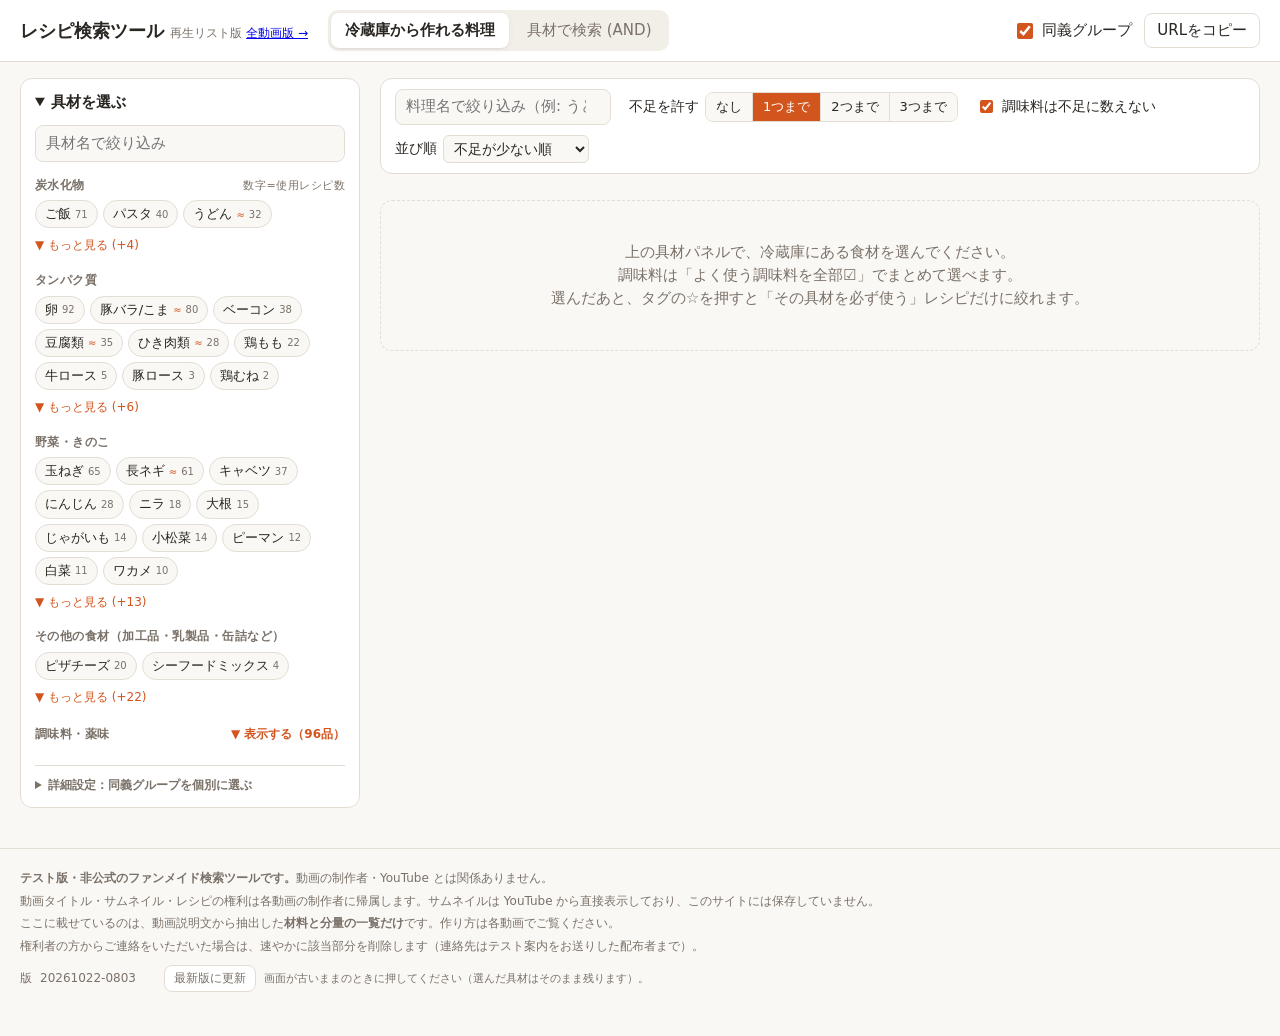
==== index.html @ 4aa8449f "全動画版: 主材料に付いていた任意フラグを外し、作れる判定の水増しを修正 (版 20261022-0803)" ====
<!doctype html>
<html lang="ja">
<head>
<meta charset="utf-8">
<meta name="viewport" content="width=device-width, initial-scale=1">
<meta name="robots" content="noindex, nofollow">
<title>レシピ検索ツール</title>
<link rel="icon" href="data:image/svg+xml,<svg xmlns='http://www.w3.org/2000/svg' viewBox='0 0 100 100'><text y='.9em' font-size='90'>🍳</text></svg>">
<link rel="stylesheet" href="style.css?v=20261022-0803">
</head>
<body>
<header class="topbar">
  <h1>レシピ検索ツール <span class="sub">再生リスト版 <a href="all/">全動画版 →</a></span></h1>
  <nav class="tabs" role="tablist">
    <button role="tab" data-mode="make">冷蔵庫から作れる料理</button>
    <button role="tab" data-mode="search">具材で検索 (AND)</button>
  </nav>
  <div class="topbar-actions">
    <label class="switch" title="ONにすると「胡椒はどれでも可」のように同義グループ内の具材を同一視します">
      <input type="checkbox" id="syn"> <span>同義グループ</span>
    </label>
    <button id="share" class="ghost">URLをコピー</button>
  </div>
</header>

<main class="layout">
  <aside class="panel" id="panel">
    <details open id="panel-details">
      <summary>具材を選ぶ <span id="sel-count" class="count"></span></summary>
      <div class="panel-tools">
        <input type="search" id="ing-filter" placeholder="具材名で絞り込み">
      </div>
      <div id="categories"></div>
      <div id="adv"></div>
    </details>
  </aside>

  <section class="results">
    <div class="controls" id="controls"></div>
    <div class="selected" id="selected"></div>
    <div class="summary" id="summary"></div>
    <div class="cards" id="cards"></div>
  </section>
</main>

<footer class="notice">
  <p><strong>テスト版・非公式のファンメイド検索ツールです。</strong>動画の制作者・YouTube とは関係ありません。</p>
  <p>動画タイトル・サムネイル・レシピの権利は各動画の制作者に帰属します。サムネイルは YouTube から直接表示しており、このサイトには保存していません。</p>
  <p>ここに載せているのは、動画説明文から抽出した<strong>材料と分量の一覧だけ</strong>です。作り方は各動画でご覧ください。</p>
  <p>権利者の方からご連絡をいただいた場合は、速やかに該当部分を削除します（連絡先はテスト案内をお送りした配布者まで）。</p>
  <p class="ver">版 <span id="build"></span>　<button id="refresh" class="ghost small">最新版に更新</button>
    <span class="ver-note">画面が古いままのときに押してください（選んだ具材はそのまま残ります）。</span></p>
</footer>

<div id="toast" class="toast" hidden></div>
<script src="app.js?v=20261022-0803"></script>
</body>
</html>
---- style.css ----
:root {
  --bg: #faf8f5;
  --surface: #ffffff;
  --surface-2: #f2eee8;
  --text: #2a2622;
  --muted: #7a7168;
  --border: #e3ddd4;
  --accent: #d2551e;
  --accent-soft: #fbe7dc;
  --ok: #2f7d4f;
  --ok-soft: #e1f2e7;
  --warn: #b0431b;
  --warn-soft: #fbe3da;
  --neutral-soft: #ece8e2;
  --shadow: 0 1px 2px rgb(0 0 0 / .06), 0 2px 8px rgb(0 0 0 / .04);
  color-scheme: light;
}
@media (prefers-color-scheme: dark) {
  :root {
    --bg: #1a1816;
    --surface: #24211e;
    --surface-2: #2e2a26;
    --text: #ece6de;
    --muted: #a39a90;
    --border: #3b3632;
    --accent: #f07a45;
    --accent-soft: #4a2c1e;
    --ok: #6fcf94;
    --ok-soft: #1f3a2a;
    --warn: #f59a78;
    --warn-soft: #4a2a20;
    --neutral-soft: #34302b;
    --shadow: none;
    color-scheme: dark;
  }
}

* { box-sizing: border-box; }
body {
  margin: 0;
  background: var(--bg);
  color: var(--text);
  font-family: system-ui, -apple-system, "Hiragino Sans", "Noto Sans JP", "Yu Gothic UI", sans-serif;
  font-size: 15px;
  line-height: 1.55;
}
button, input { font: inherit; color: inherit; }
button { cursor: pointer; }

/* ---------- top bar ---------- */
.topbar {
  position: sticky; top: 0; z-index: 10;
  display: flex; flex-wrap: wrap; align-items: center; gap: 8px 20px;
  padding: 10px 20px;
  background: var(--surface);
  border-bottom: 1px solid var(--border);
}
.topbar h1 { font-size: 18px; margin: 0; white-space: nowrap; }
.topbar .sub { font-size: 12px; color: var(--muted); font-weight: normal; }
.tabs { display: flex; gap: 4px; background: var(--surface-2); padding: 3px; border-radius: 10px; }
.tabs button {
  border: 0; background: transparent; padding: 6px 14px; border-radius: 8px; color: var(--muted);
}
.tabs button[aria-selected="true"] { background: var(--surface); color: var(--text); font-weight: 600; box-shadow: var(--shadow); }
.topbar-actions { margin-left: auto; display: flex; align-items: center; gap: 12px; }

.switch { display: inline-flex; align-items: center; gap: 6px; cursor: pointer; user-select: none; }
.switch input { accent-color: var(--accent); width: 16px; height: 16px; }

.ghost {
  border: 1px solid var(--border); background: var(--surface); border-radius: 8px; padding: 5px 12px;
}
.ghost:hover { background: var(--surface-2); }
.small { font-size: 12px; padding: 3px 9px; }

/* ---------- layout ---------- */
.layout {
  display: grid;
  grid-template-columns: 340px minmax(0, 1fr);
  gap: 20px;
  padding: 16px 20px 40px;
  max-width: 1400px; margin: 0 auto;
}
.panel {
  position: sticky; top: 64px; align-self: start;
  max-height: calc(100vh - 80px); overflow: auto;
  background: var(--surface); border: 1px solid var(--border); border-radius: 12px;
  padding: 12px 14px;
}
.panel summary { font-weight: 600; cursor: pointer; }
.count { color: var(--accent); font-weight: 600; }
.panel-tools { margin: 10px 0 4px; display: grid; gap: 8px; }
.panel-tools input {
  width: 100%; padding: 6px 10px; border: 1px solid var(--border); border-radius: 8px; background: var(--bg);
}
.panel-buttons { display: flex; gap: 6px; flex-wrap: wrap; }

.cat { margin-top: 14px; }
.cat h3 {
  font-size: 12px; letter-spacing: .04em; color: var(--muted); margin: 0 0 6px;
  display: flex; justify-content: space-between; align-items: baseline; gap: 10px;
}
.cat h3 .more { margin-top: 0; }
.cat .note { font-weight: normal; font-size: 11px; }
.chips { display: flex; flex-wrap: wrap; gap: 5px; }
.chip {
  display: inline-flex; align-items: center; gap: 4px;
  padding: 3px 9px; border-radius: 999px;
  border: 1px solid var(--border); background: var(--bg);
  font-size: 13px; cursor: pointer; user-select: none;
}
.chip input { display: none; }
.chip .n { font-size: 10px; color: var(--muted); }
.chip .g { font-size: 10px; color: var(--accent); }
.chip.on { background: var(--accent); border-color: var(--accent); color: #fff; }
.chip.on .n, .chip.on .g { color: rgb(255 255 255 / .8); }
.chip.dim { opacity: .4; }
.chip.r2 { font-size: 12.5px; }
.chip.r3 { font-size: 12px; }
.more {
  margin-top: 6px; border: 0; background: none; color: var(--accent); font-size: 12px; padding: 2px 0;
}
.more + .more { margin-left: 12px; }
.more-cards {
  grid-column: 1 / -1; margin: 8px auto 16px; padding: 10px 24px; border: 1px solid var(--border);
  border-radius: 999px; background: var(--card, transparent); color: var(--accent); font-size: 14px; cursor: pointer;
}

.adv { margin-top: 20px; border-top: 1px solid var(--border); padding-top: 10px; }
.adv > summary { font-size: 12px; color: var(--muted); cursor: pointer; }
.adv-note { font-size: 11px; color: var(--muted); margin: 8px 0; }
.adv-row {
  display: grid; grid-template-columns: auto minmax(0, 1fr); gap: 6px; align-items: baseline;
  font-size: 12px; padding: 3px 0; cursor: pointer;
}
.adv-row.dim { opacity: .5; }
.adv-row input { accent-color: var(--accent); }
.adv-mem { color: var(--muted); font-size: 11px; }
.adv-n { color: var(--muted); font-size: 10px; white-space: nowrap; margin-left: 2px; }
.adv .panel-buttons { margin-top: 8px; }

/* ---------- results ---------- */
.results { min-width: 0; }
.controls {
  display: flex; flex-wrap: wrap; gap: 10px 18px; align-items: center;
  background: var(--surface); border: 1px solid var(--border); border-radius: 12px;
  padding: 10px 14px;
}
.controls label, .controls .ctl { display: inline-flex; align-items: center; gap: 6px; font-size: 14px; }
.controls #clear { margin-left: auto; }
.controls input[type="search"] {
  padding: 5px 10px; border: 1px solid var(--border); border-radius: 8px; background: var(--bg); min-width: 200px;
}
.controls select { font: inherit; padding: 4px 6px; border-radius: 6px; border: 1px solid var(--border); background: var(--bg); color: var(--text); }
.controls input[type="checkbox"], .controls input[type="radio"] { accent-color: var(--accent); }
.seg { display: inline-flex; border: 1px solid var(--border); border-radius: 8px; overflow: hidden; }
.seg button { border: 0; background: var(--bg); padding: 4px 10px; font-size: 13px; }
.seg button + button { border-left: 1px solid var(--border); }
.seg button.on { background: var(--accent); color: #fff; }

.selected { display: flex; flex-wrap: wrap; gap: 6px; margin: 12px 0 0; min-height: 0; }
.selected .tag {
  display: inline-flex; align-items: center; gap: 4px;
  background: var(--accent-soft); color: var(--text);
  border-radius: 999px; padding: 2px 4px 2px 10px; font-size: 13px;
}
.selected .tag button {
  border: 0; background: none; width: 20px; height: 20px; border-radius: 50%; line-height: 1; color: var(--muted);
}
.selected .tag button:hover { background: rgb(0 0 0 / .08); }
.selected .tag { padding-left: 4px; }
.tag-more {
  border: 1px dashed var(--border); background: var(--bg); color: var(--muted);
  border-radius: 999px; padding: 2px 10px; font-size: 13px;
}
.tag-more:hover { background: var(--surface-2); }
.selected .tag .star { width: 22px; font-size: 13px; color: var(--muted); }
.selected .tag.must { background: var(--accent); color: #fff; }
.selected .tag.must .star, .selected .tag.must button { color: #fff; }
.selected .tag.must button:hover, .selected .tag.must .star:hover { background: rgb(255 255 255 / .2); }

.summary { margin: 14px 2px 10px; font-size: 14px; color: var(--muted); }
.summary strong { color: var(--text); font-size: 18px; }
.summary .bucket { margin-right: 14px; white-space: nowrap; }
.summary .bk {
  border: 0; background: none; font: inherit; padding: 2px 0; margin-right: 14px;
  color: var(--muted); opacity: .55;
}
.summary .bk.on { color: var(--text); opacity: 1; }
.summary .bk:hover { opacity: 1; }
.empty {
  padding: 40px 20px; text-align: center; color: var(--muted);
  border: 1px dashed var(--border); border-radius: 12px;
}

.cards { display: grid; gap: 10px; }
.card {
  display: grid; grid-template-columns: 168px minmax(0, 1fr); gap: 14px;
  background: var(--surface); border: 1px solid var(--border); border-radius: 12px;
  padding: 10px; box-shadow: var(--shadow);
}
.thumb { position: relative; display: block; }
.thumb img {
  width: 168px; aspect-ratio: 16 / 9; object-fit: cover; border-radius: 8px; background: var(--surface-2); display: block;
}
.card h2 { font-size: 15px; margin: 0 0 4px; line-height: 1.4; overflow-wrap: anywhere; }
.card h2 a { color: inherit; text-decoration: none; }
.card h2 a:hover { text-decoration: underline; }
.meta { font-size: 12px; color: var(--muted); display: flex; gap: 10px; flex-wrap: wrap; }
.status { margin: 6px 0; font-size: 14px; font-weight: 600; }
.status.ok { color: var(--ok); }
.status.miss { color: var(--warn); }
.status .amt { font-weight: normal; }

.ings { display: flex; flex-wrap: wrap; gap: 4px; margin-top: 4px; }
.ing {
  font-size: 12px; padding: 1px 8px; border-radius: 6px; background: var(--neutral-soft); max-width: 100%;
}
.ing.have { background: var(--ok-soft); }
.ing.miss { background: var(--warn-soft); color: var(--warn); font-weight: 600; }
.ing.hit { background: var(--accent); color: #fff; }
.ing .a { color: var(--muted); margin-left: 3px; }
.ing.hit .a { color: rgb(255 255 255 / .8); }

.card details { margin-top: 6px; font-size: 13px; }
.card summary { cursor: pointer; color: var(--muted); }
.full { width: 100%; border-collapse: collapse; margin-top: 6px; }
.full td { padding: 3px 6px; border-bottom: 1px solid var(--border); }
.full td:nth-child(2) { color: var(--muted); white-space: nowrap; }
.full td:last-child { text-align: right; white-space: nowrap; font-size: 12px; }
.full tr.sub td { color: var(--muted); font-size: 12px; padding-top: 8px; border-bottom: 0; }
.full tr.miss td { color: var(--warn); font-weight: 600; }
.badge { font-size: 11px; padding: 0 6px; border-radius: 4px; background: var(--surface-2); color: var(--muted); }

.toast {
  position: fixed; bottom: 20px; left: 50%; transform: translateX(-50%);
  background: var(--text); color: var(--bg); padding: 8px 16px; border-radius: 8px; font-size: 14px;
}

.yt {
  display: inline-block; margin-top: 8px; font-size: 13px; font-weight: 600;
  color: var(--accent); text-decoration: none; border: 1px solid var(--accent); border-radius: 8px; padding: 3px 10px;
}
.yt:hover { background: var(--accent-soft); }

.notice {
  max-width: 1400px; margin: 0 auto; padding: 16px 20px 40px;
  font-size: 12px; color: var(--muted); border-top: 1px solid var(--border);
}
.notice p { margin: 4px 0; }
.notice .ver { margin-top: 10px; display: flex; align-items: center; gap: 8px; flex-wrap: wrap; }
.notice .ver-note { font-size: 11px; }

/* ---------- mobile ---------- */
@media (max-width: 820px) {
  .topbar { padding: 8px 16px; }
  .topbar-actions { margin-left: 0; }
  .layout { grid-template-columns: minmax(0, 1fr); padding: 12px 16px 40px; gap: 12px; }
  .panel { position: static; max-height: none; }
  .card { grid-template-columns: 112px minmax(0, 1fr); gap: 10px; }
  .thumb img { width: 112px; }
  .controls input[type="search"] { min-width: 0; width: 100%; }
  .notice { padding: 16px; }
  .seg button { padding: 4px 8px; }
  .card h2 { font-size: 14px; }
}
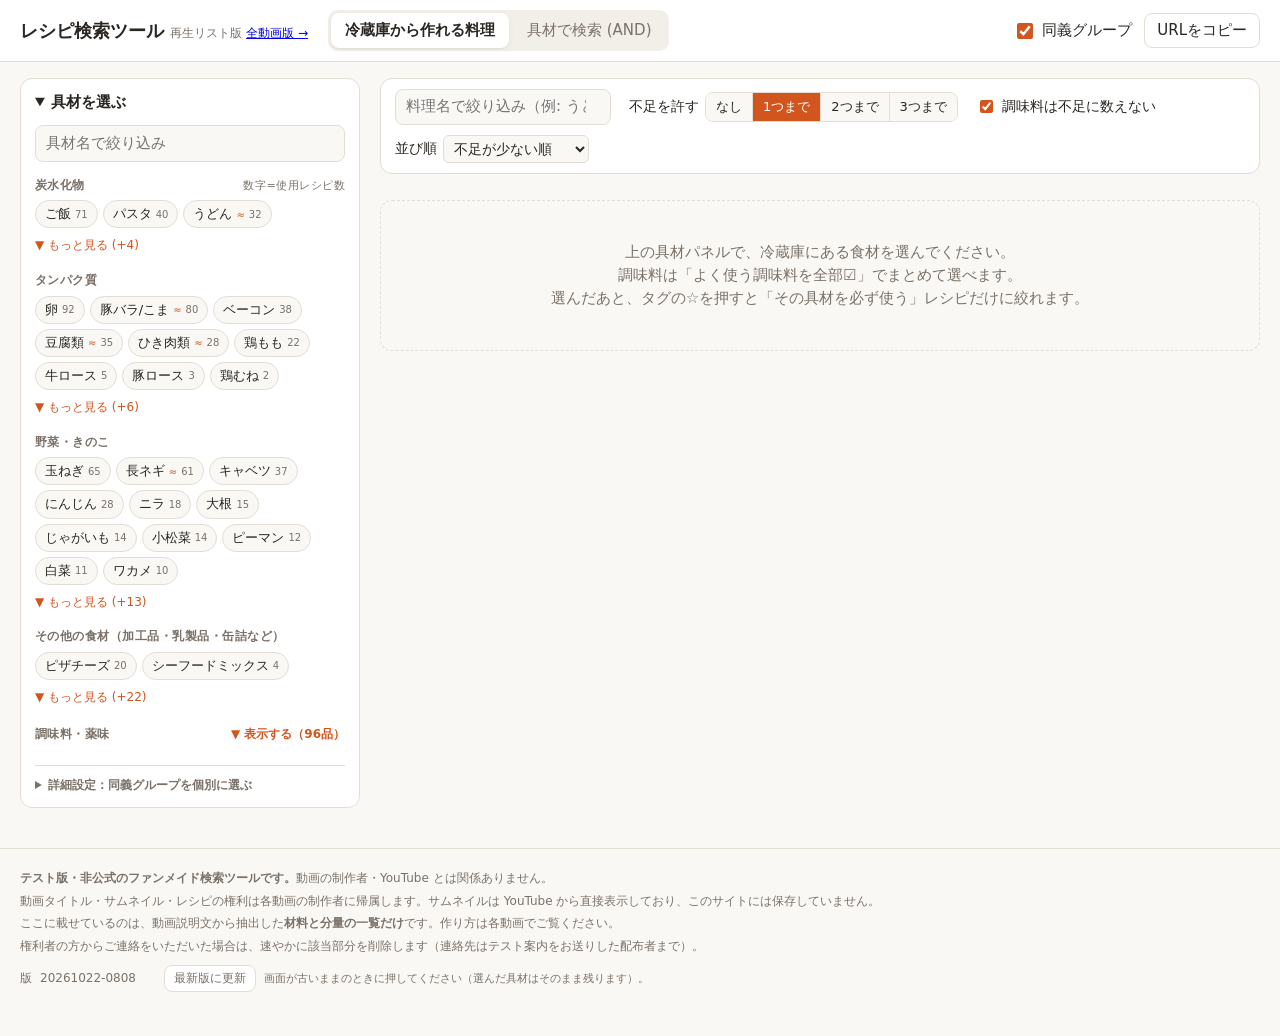
==== commit 27e92198: "全動画版: 複数の料理をまとめた回を冷蔵庫モードから除外し、カードに印を表示 (版 20261022-0808)" ====
--- a/index.html
+++ b/index.html
@@ -6,7 +6,7 @@
 <meta name="robots" content="noindex, nofollow">
 <title>レシピ検索ツール</title>
 <link rel="icon" href="data:image/svg+xml,<svg xmlns='http://www.w3.org/2000/svg' viewBox='0 0 100 100'><text y='.9em' font-size='90'>🍳</text></svg>">
-<link rel="stylesheet" href="style.css?v=20261022-0803">
+<link rel="stylesheet" href="style.css?v=20261022-0808">
 </head>
 <body>
 <header class="topbar">
@@ -53,6 +53,6 @@
 </footer>
 
 <div id="toast" class="toast" hidden></div>
-<script src="app.js?v=20261022-0803"></script>
+<script src="app.js?v=20261022-0808"></script>
 </body>
 </html>
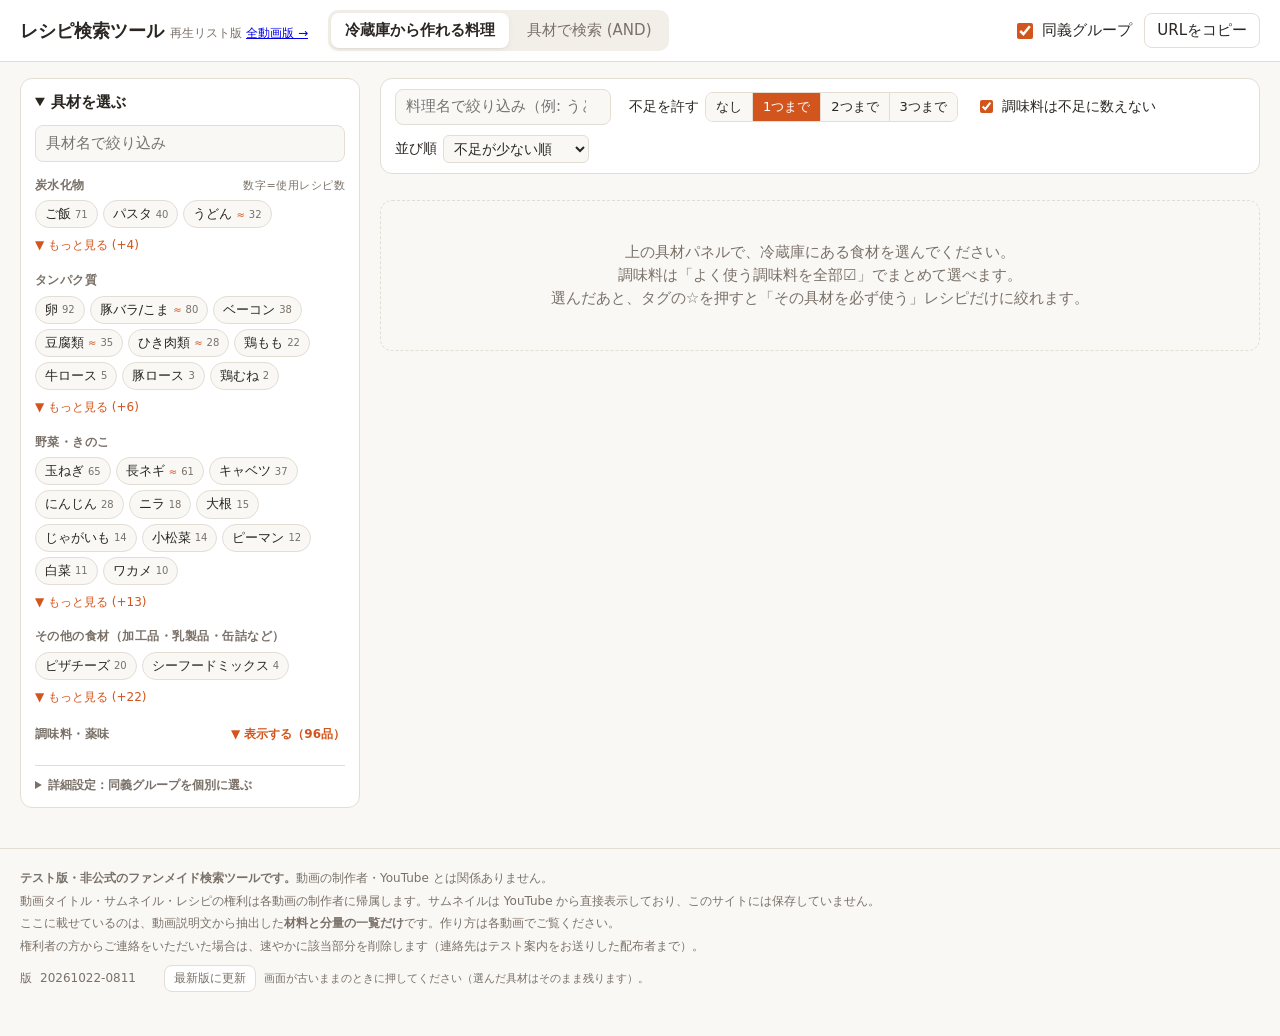
==== commit a31f261b: "開いたときに新しい版を検知して自動で開き直す（Safariのキャッシュ対策） (版 20261022-0811)" ====
--- a/index.html
+++ b/index.html
@@ -6,7 +6,7 @@
 <meta name="robots" content="noindex, nofollow">
 <title>レシピ検索ツール</title>
 <link rel="icon" href="data:image/svg+xml,<svg xmlns='http://www.w3.org/2000/svg' viewBox='0 0 100 100'><text y='.9em' font-size='90'>🍳</text></svg>">
-<link rel="stylesheet" href="style.css?v=20261022-0808">
+<link rel="stylesheet" href="style.css?v=20261022-0811">
 </head>
 <body>
 <header class="topbar">
@@ -53,6 +53,6 @@
 </footer>
 
 <div id="toast" class="toast" hidden></div>
-<script src="app.js?v=20261022-0808"></script>
+<script src="app.js?v=20261022-0811"></script>
 </body>
 </html>
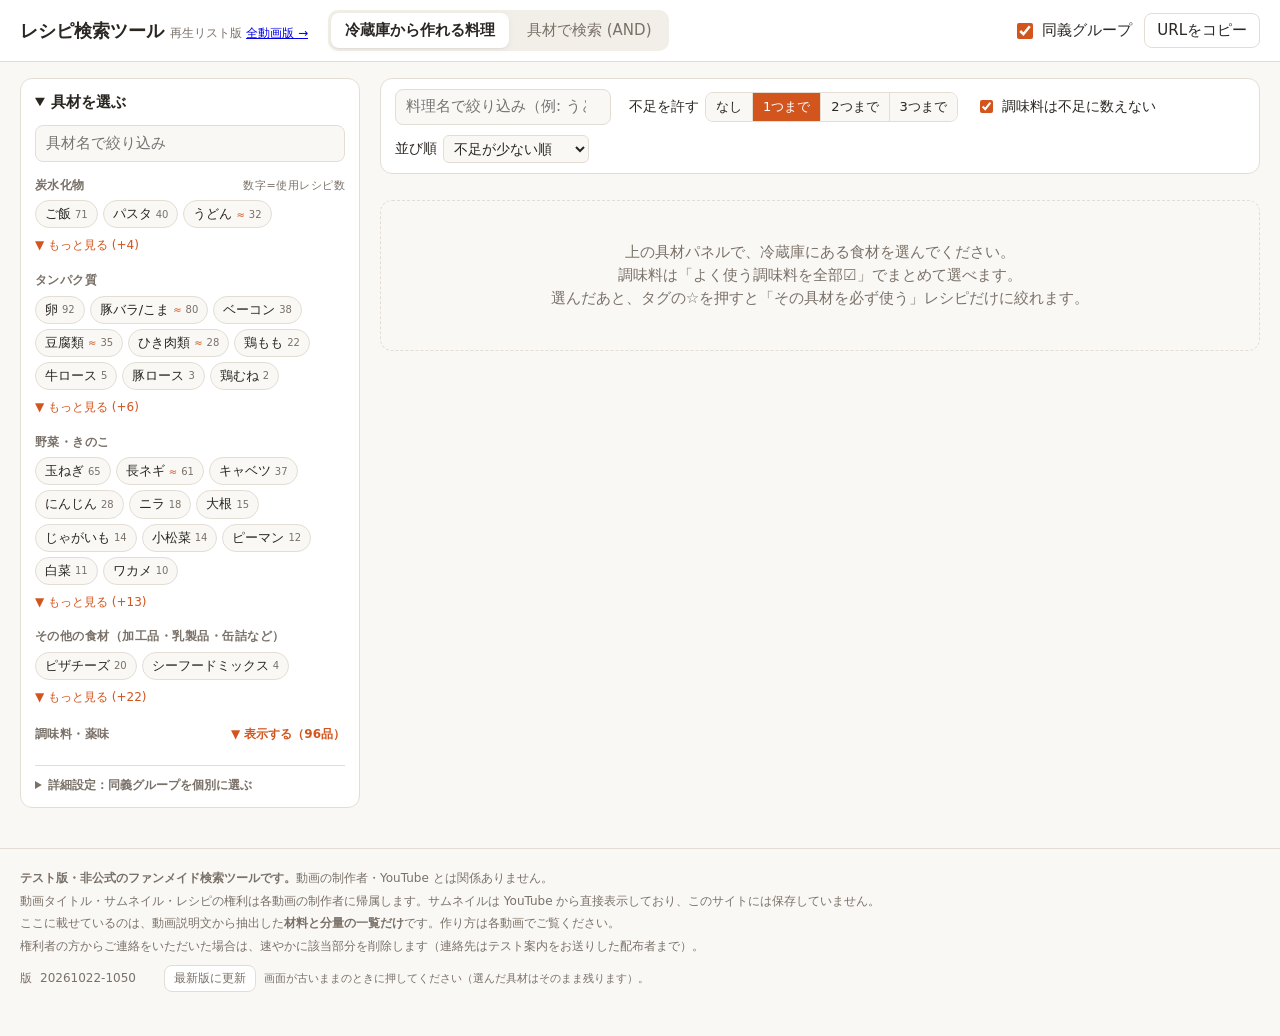
==== commit e63984e0: "全動画版: 本編と材料が同じショートなどの重複を非表示に (版 20261022-1050)" ====
--- a/index.html
+++ b/index.html
@@ -6,7 +6,7 @@
 <meta name="robots" content="noindex, nofollow">
 <title>レシピ検索ツール</title>
 <link rel="icon" href="data:image/svg+xml,<svg xmlns='http://www.w3.org/2000/svg' viewBox='0 0 100 100'><text y='.9em' font-size='90'>🍳</text></svg>">
-<link rel="stylesheet" href="style.css?v=20261022-0811">
+<link rel="stylesheet" href="style.css?v=20261022-1050">
 </head>
 <body>
 <header class="topbar">
@@ -53,6 +53,6 @@
 </footer>
 
 <div id="toast" class="toast" hidden></div>
-<script src="app.js?v=20261022-0811"></script>
+<script src="app.js?v=20261022-1050"></script>
 </body>
 </html>
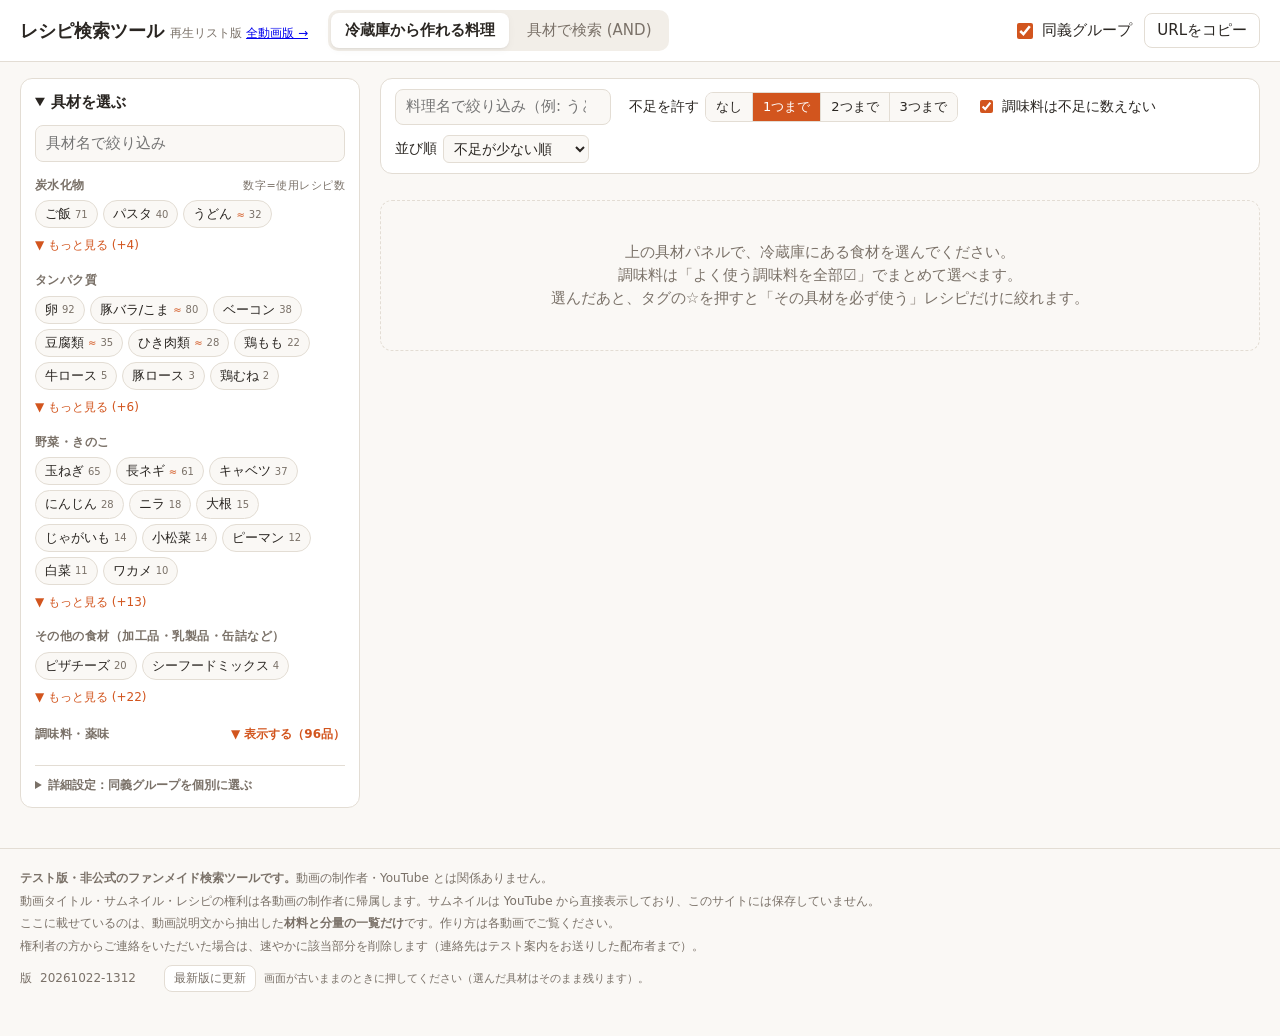
==== commit a2af4aa3: "分量表記を統一（大さじ1半→大さじ1と1/2、半角化、範囲は〜、括弧は全角など） (版 20261022-1312)" ====
--- a/index.html
+++ b/index.html
@@ -6,7 +6,7 @@
 <meta name="robots" content="noindex, nofollow">
 <title>レシピ検索ツール</title>
 <link rel="icon" href="data:image/svg+xml,<svg xmlns='http://www.w3.org/2000/svg' viewBox='0 0 100 100'><text y='.9em' font-size='90'>🍳</text></svg>">
-<link rel="stylesheet" href="style.css?v=20261022-1050">
+<link rel="stylesheet" href="style.css?v=20261022-1312">
 </head>
 <body>
 <header class="topbar">
@@ -53,6 +53,6 @@
 </footer>
 
 <div id="toast" class="toast" hidden></div>
-<script src="app.js?v=20261022-1050"></script>
+<script src="app.js?v=20261022-1312"></script>
 </body>
 </html>
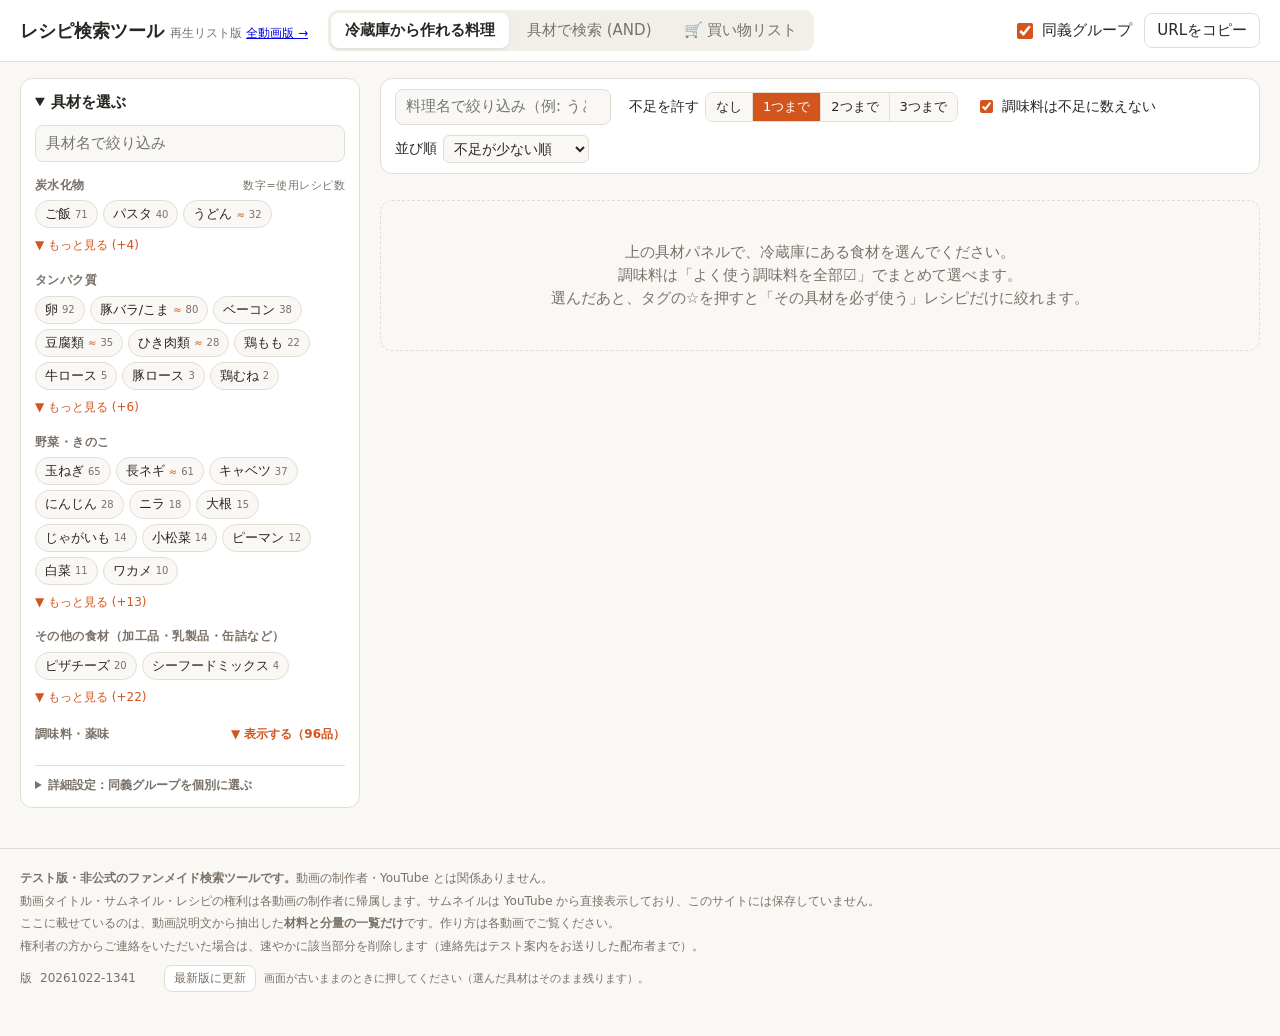
==== commit bfc013bd: "買い物リスト（Case 1）を追加：カードから追加、材料を具材ごとに合算、チェックした分をコピー (版 20261022-1341)" ====
--- a/index.html
+++ b/index.html
@@ -6,14 +6,15 @@
 <meta name="robots" content="noindex, nofollow">
 <title>レシピ検索ツール</title>
 <link rel="icon" href="data:image/svg+xml,<svg xmlns='http://www.w3.org/2000/svg' viewBox='0 0 100 100'><text y='.9em' font-size='90'>🍳</text></svg>">
-<link rel="stylesheet" href="style.css?v=20261022-1312">
+<link rel="stylesheet" href="style.css?v=20261022-1341">
 </head>
 <body>
 <header class="topbar">
   <h1>レシピ検索ツール <span class="sub">再生リスト版 <a href="all/">全動画版 →</a></span></h1>
   <nav class="tabs" role="tablist">
-    <button role="tab" data-mode="make">冷蔵庫から作れる料理</button>
-    <button role="tab" data-mode="search">具材で検索 (AND)</button>
+    <button role="tab" data-mode="make">冷蔵庫<span class="tl">から作れる料理</span></button>
+    <button role="tab" data-mode="search">具材で検索<span class="tl"> (AND)</span></button>
+    <button role="tab" data-mode="list">🛒 買い物<span class="tl">リスト</span><span id="list-count"></span></button>
   </nav>
   <div class="topbar-actions">
     <label class="switch" title="ONにすると「胡椒はどれでも可」のように同義グループ内の具材を同一視します">
@@ -53,6 +54,6 @@
 </footer>
 
 <div id="toast" class="toast" hidden></div>
-<script src="app.js?v=20261022-1312"></script>
+<script src="app.js?v=20261022-1341"></script>
 </body>
 </html>
--- a/style.css
+++ b/style.css
@@ -251,6 +251,47 @@
 .notice .ver { margin-top: 10px; display: flex; align-items: center; gap: 8px; flex-wrap: wrap; }
 .notice .ver-note { font-size: 11px; }
 
+/* ---------- 買い物リスト ---------- */
+.card-actions { display: flex; gap: 8px; flex-wrap: wrap; align-items: center; margin-top: 8px; }
+.card-actions .yt { margin-top: 0; }
+.addlist {
+  font-size: 13px; font-weight: 600; border-radius: 8px; padding: 3px 10px; cursor: pointer;
+  border: 1px solid var(--border); background: var(--surface); color: var(--text);
+}
+.addlist.on { background: var(--ok-soft); border-color: var(--ok); color: var(--ok); }
+body[data-mode="list"] .layout { grid-template-columns: minmax(0, 1fr); max-width: 960px; }
+body[data-mode="list"] #panel,
+body[data-mode="list"] #controls,
+body[data-mode="list"] #selected { display: none; }
+.shop { display: grid; grid-template-columns: minmax(0, 3fr) minmax(0, 2fr); gap: 16px; align-items: start; }
+.shop-box {
+  background: var(--surface); border: 1px solid var(--border); border-radius: 12px; padding: 12px 16px; box-shadow: var(--shadow);
+}
+.shop-box h3 { margin: 0 0 4px; font-size: 16px; }
+.shop-note { font-size: 12px; color: var(--muted); margin: 0 0 8px; }
+.shop-list { list-style: none; margin: 0; padding: 0; }
+.shop-list li { border-bottom: 1px solid var(--border); padding: 6px 0; }
+.shop-list li:last-child { border-bottom: 0; }
+.shop-list label { display: flex; align-items: baseline; gap: 8px; cursor: pointer; }
+.shop-list input { accent-color: var(--accent); width: 18px; height: 18px; flex: none; align-self: center; }
+.shop-list .nm { flex: 1; font-weight: 600; overflow-wrap: anywhere; }
+.shop-list .nm .badge { margin-left: 6px; font-weight: normal; }
+.shop-list .amt { white-space: nowrap; font-variant-numeric: tabular-nums; }
+.shop-list li:not(.on) .nm, .shop-list li:not(.on) .amt { color: var(--muted); font-weight: normal; }
+.shop-list .from { font-size: 11px; color: var(--muted); margin: 2px 0 0 26px; overflow-wrap: anywhere; }
+.shop-sub { margin-top: 8px; }
+.shop-sub > summary { cursor: pointer; font-size: 13px; color: var(--muted); padding: 4px 0; }
+.shop-buttons { display: flex; gap: 8px; align-items: center; flex-wrap: wrap; margin-top: 12px; }
+.primary {
+  border: 0; border-radius: 8px; padding: 8px 16px; font-size: 14px; font-weight: 600;
+  background: var(--accent); color: #fff; cursor: pointer;
+}
+.primary:disabled { opacity: .4; cursor: default; }
+.shop-recipes { list-style: none; margin: 0; padding: 0; display: grid; gap: 8px; }
+.shop-recipes li { display: grid; grid-template-columns: 80px minmax(0, 1fr) auto; gap: 8px; align-items: center; }
+.shop-recipes img { width: 80px; aspect-ratio: 16 / 9; object-fit: cover; border-radius: 6px; display: block; }
+.shop-recipes .t { font-size: 13px; color: inherit; text-decoration: none; line-height: 1.35; overflow-wrap: anywhere; }
+
 /* ---------- mobile ---------- */
 @media (max-width: 820px) {
   .topbar { padding: 8px 16px; }
@@ -258,6 +299,9 @@
   .layout { grid-template-columns: minmax(0, 1fr); padding: 12px 16px 40px; gap: 12px; }
   .panel { position: static; max-height: none; }
   .card { grid-template-columns: 112px minmax(0, 1fr); gap: 10px; }
+  .shop { grid-template-columns: minmax(0, 1fr); }
+  .tabs button { padding: 6px 10px; white-space: nowrap; }
+  .tabs .tl { display: none; }   /* 3タブを1行に収めるため、スマホでは短い名前にする */
   .thumb img { width: 112px; }
   .controls input[type="search"] { min-width: 0; width: 100%; }
   .notice { padding: 16px; }
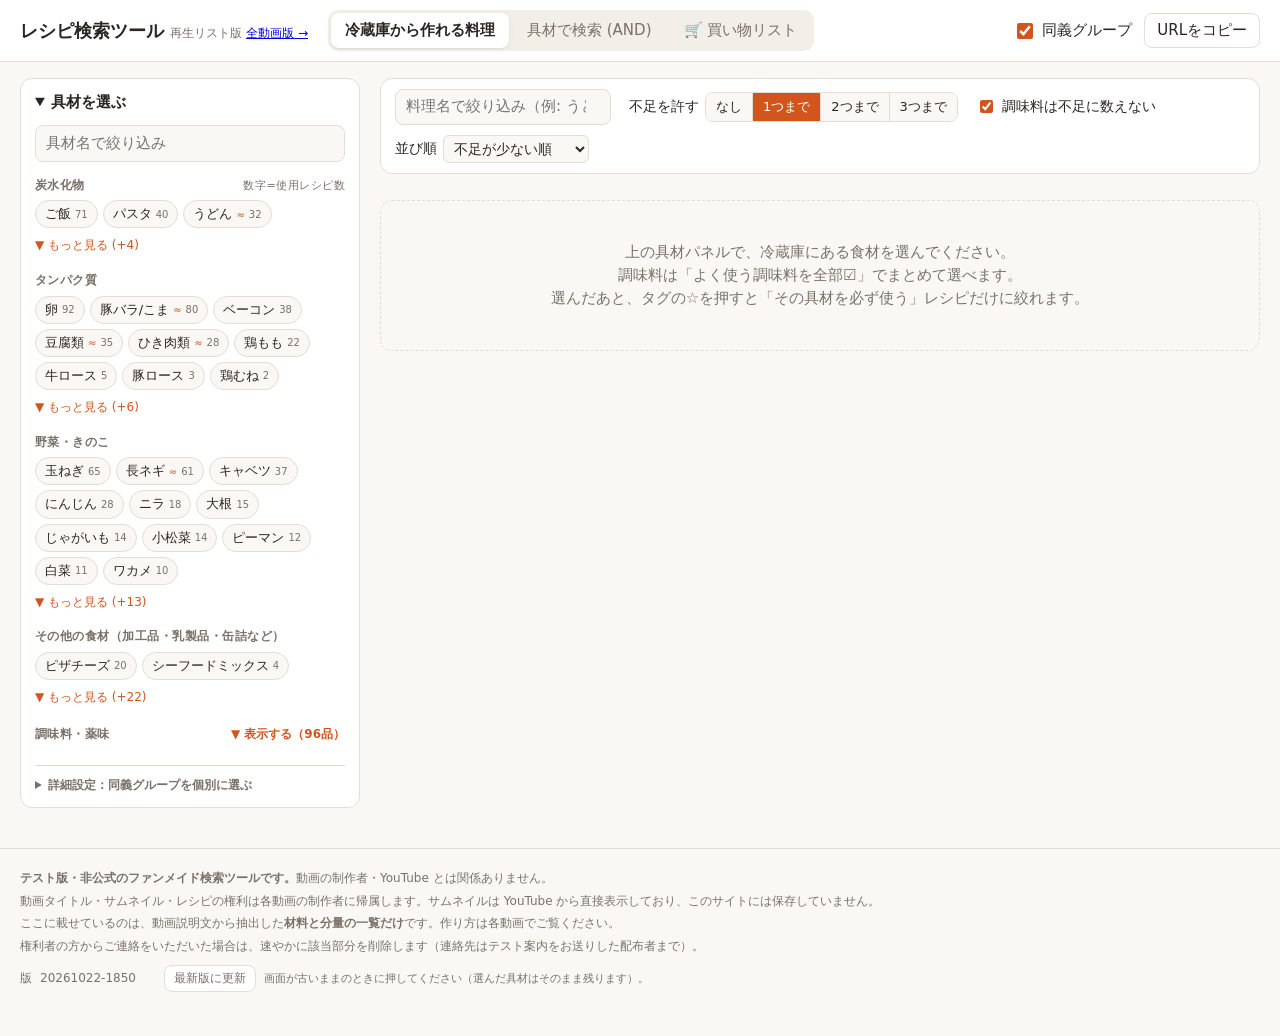
==== commit 0526c747: "結果を区分（主食・主菜・副菜・汁物・スイーツ）で切り替え、スワイプ対応。具材数は調味料を除いて数える (版 20261022-1850)" ====
--- a/index.html
+++ b/index.html
@@ -6,7 +6,7 @@
 <meta name="robots" content="noindex, nofollow">
 <title>レシピ検索ツール</title>
 <link rel="icon" href="data:image/svg+xml,<svg xmlns='http://www.w3.org/2000/svg' viewBox='0 0 100 100'><text y='.9em' font-size='90'>🍳</text></svg>">
-<link rel="stylesheet" href="style.css?v=20261022-1341">
+<link rel="stylesheet" href="style.css?v=20261022-1850">
 </head>
 <body>
 <header class="topbar">
@@ -40,6 +40,7 @@
     <div class="controls" id="controls"></div>
     <div class="selected" id="selected"></div>
     <div class="summary" id="summary"></div>
+    <nav class="courses" id="courses" aria-label="料理の区分（結果の上で左右にスワイプしても切り替わります）"></nav>
     <div class="cards" id="cards"></div>
   </section>
 </main>
@@ -54,6 +55,6 @@
 </footer>
 
 <div id="toast" class="toast" hidden></div>
-<script src="app.js?v=20261022-1341"></script>
+<script src="app.js?v=20261022-1850"></script>
 </body>
 </html>
--- a/style.css
+++ b/style.css
@@ -232,6 +232,29 @@
 .full tr.miss td { color: var(--warn); font-weight: 600; }
 .badge { font-size: 11px; padding: 0 6px; border-radius: 4px; background: var(--surface-2); color: var(--muted); }
 
+/* ---------- 区分（主食・主菜…）。一覧をスクロールしても上に残す ---------- */
+.courses {
+  position: sticky; top: var(--topbar-h, 56px); z-index: 5;
+  display: flex; gap: 6px; overflow-x: auto; scrollbar-width: none;
+  margin: 0 -2px 10px; padding: 6px 2px; background: var(--bg);
+}
+.courses::-webkit-scrollbar { display: none; }
+.courses:empty { display: none; }
+.courses button {
+  flex: none; border: 1px solid var(--border); background: var(--surface); color: var(--text);
+  border-radius: 999px; padding: 6px 14px; font: inherit; font-size: 14px; cursor: pointer;
+}
+.courses button .n { margin-left: 6px; font-size: 12px; color: var(--muted); }
+.courses button.on { background: var(--accent); border-color: var(--accent); color: #fff; font-weight: 600; }
+.courses button.on .n { color: #fff; opacity: .85; }
+.courses button.zero { opacity: .45; }
+.course-tag { background: var(--surface-2); border-radius: 4px; padding: 0 6px; color: var(--text); }
+.cards.slide-l { animation: slide-l .22s ease-out; }
+.cards.slide-r { animation: slide-r .22s ease-out; }
+@keyframes slide-l { from { transform: translateX(40px); opacity: .3; } }
+@keyframes slide-r { from { transform: translateX(-40px); opacity: .3; } }
+@media (prefers-reduced-motion: reduce) { .cards.slide-l, .cards.slide-r { animation: none; } }
+
 .toast {
   position: fixed; bottom: 20px; left: 50%; transform: translateX(-50%);
   background: var(--text); color: var(--bg); padding: 8px 16px; border-radius: 8px; font-size: 14px;
@@ -262,6 +285,7 @@
 body[data-mode="list"] .layout { grid-template-columns: minmax(0, 1fr); max-width: 960px; }
 body[data-mode="list"] #panel,
 body[data-mode="list"] #controls,
+body[data-mode="list"] #courses,
 body[data-mode="list"] #selected { display: none; }
 .shop { display: grid; grid-template-columns: minmax(0, 3fr) minmax(0, 2fr); gap: 16px; align-items: start; }
 .shop-box {
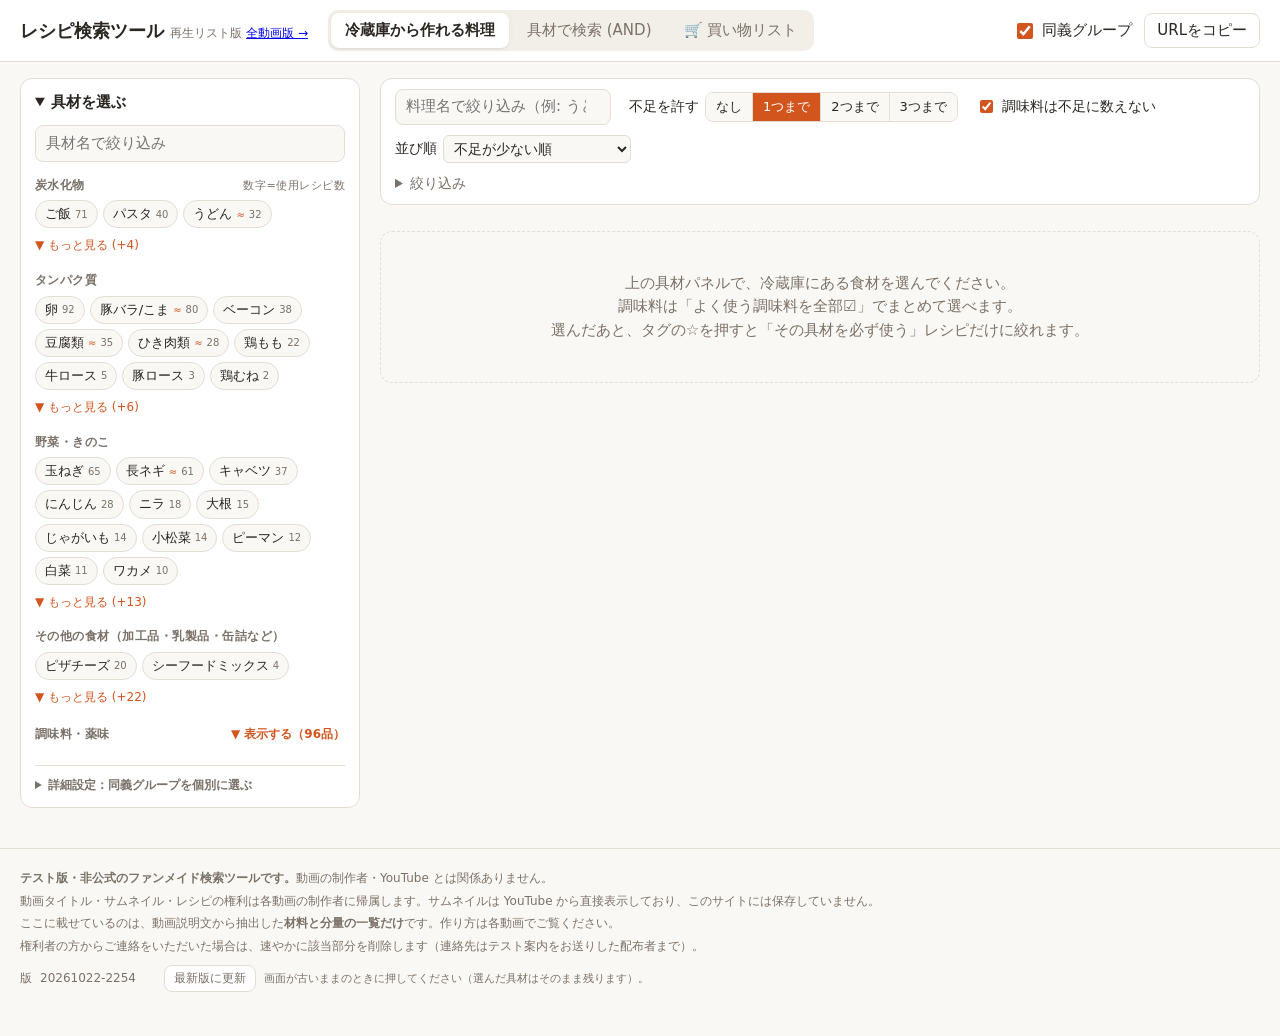
==== commit 381539fa: "区分を全件レビューで修正（タレ・複数品を追加）、並び順（使う数・新しい順・人気順）、お気に入り・見た・絞り込み、もっと見るを追加表示に、共有URLとリストの扱いを修正 (版 20261022-2254" ====
--- a/index.html
+++ b/index.html
@@ -6,7 +6,7 @@
 <meta name="robots" content="noindex, nofollow">
 <title>レシピ検索ツール</title>
 <link rel="icon" href="data:image/svg+xml,<svg xmlns='http://www.w3.org/2000/svg' viewBox='0 0 100 100'><text y='.9em' font-size='90'>🍳</text></svg>">
-<link rel="stylesheet" href="style.css?v=20261022-1850">
+<link rel="stylesheet" href="style.css?v=20261022-2254">
 </head>
 <body>
 <header class="topbar">
@@ -55,6 +55,7 @@
 </footer>
 
 <div id="toast" class="toast" hidden></div>
-<script src="app.js?v=20261022-1850"></script>
+<button id="to-top" class="to-top" hidden aria-label="いちばん上へ戻る">↑</button>
+<script src="app.js?v=20261022-2254"></script>
 </body>
 </html>
--- a/style.css
+++ b/style.css
@@ -255,6 +255,24 @@
 @keyframes slide-r { from { transform: translateX(-40px); opacity: .3; } }
 @media (prefers-reduced-motion: reduce) { .cards.slide-l, .cards.slide-r { animation: none; } }
 
+/* ---------- 絞り込み・お気に入り・見た ---------- */
+.filters { flex-basis: 100%; }
+.filters summary { cursor: pointer; color: var(--muted); font-size: 14px; }
+.filters-body { display: flex; flex-wrap: wrap; gap: 6px 16px; padding: 8px 2px 2px; font-size: 14px; }
+.filters-body select { max-width: 11em; }
+.fav {
+  border: 1px solid var(--border); background: var(--surface); color: var(--muted); border-radius: 8px;
+  padding: 4px 12px; font-size: 18px; line-height: 1.2; cursor: pointer;
+}
+.fav.on { color: #e0a100; border-color: #e0a100; }
+.meta .seen { background: var(--neutral-soft); color: var(--muted); border-radius: 4px; padding: 0 6px; }
+.to-top {
+  position: fixed; right: 16px; bottom: 20px; z-index: 20; width: 44px; height: 44px; border-radius: 50%;
+  border: 1px solid var(--border); background: var(--surface); color: var(--text); font-size: 20px;
+  box-shadow: var(--shadow); cursor: pointer;
+}
+.to-top[hidden] { display: none; }
+
 .toast {
   position: fixed; bottom: 20px; left: 50%; transform: translateX(-50%);
   background: var(--text); color: var(--bg); padding: 8px 16px; border-radius: 8px; font-size: 14px;
@@ -325,7 +343,10 @@
   .card { grid-template-columns: 112px minmax(0, 1fr); gap: 10px; }
   .shop { grid-template-columns: minmax(0, 1fr); }
   .tabs button { padding: 6px 10px; white-space: nowrap; }
-  .tabs .tl { display: none; }   /* 3タブを1行に収めるため、スマホでは短い名前にする */
+  .tabs .tl { display: none; }
+  .card-actions { gap: 6px; flex-wrap: nowrap; }
+  .card-actions .tl { display: none; }   /* ☆まで1行に収める */
+  .card-actions > * { white-space: nowrap; }   /* 3タブを1行に収めるため、スマホでは短い名前にする */
   .thumb img { width: 112px; }
   .controls input[type="search"] { min-width: 0; width: 100%; }
   .notice { padding: 16px; }
